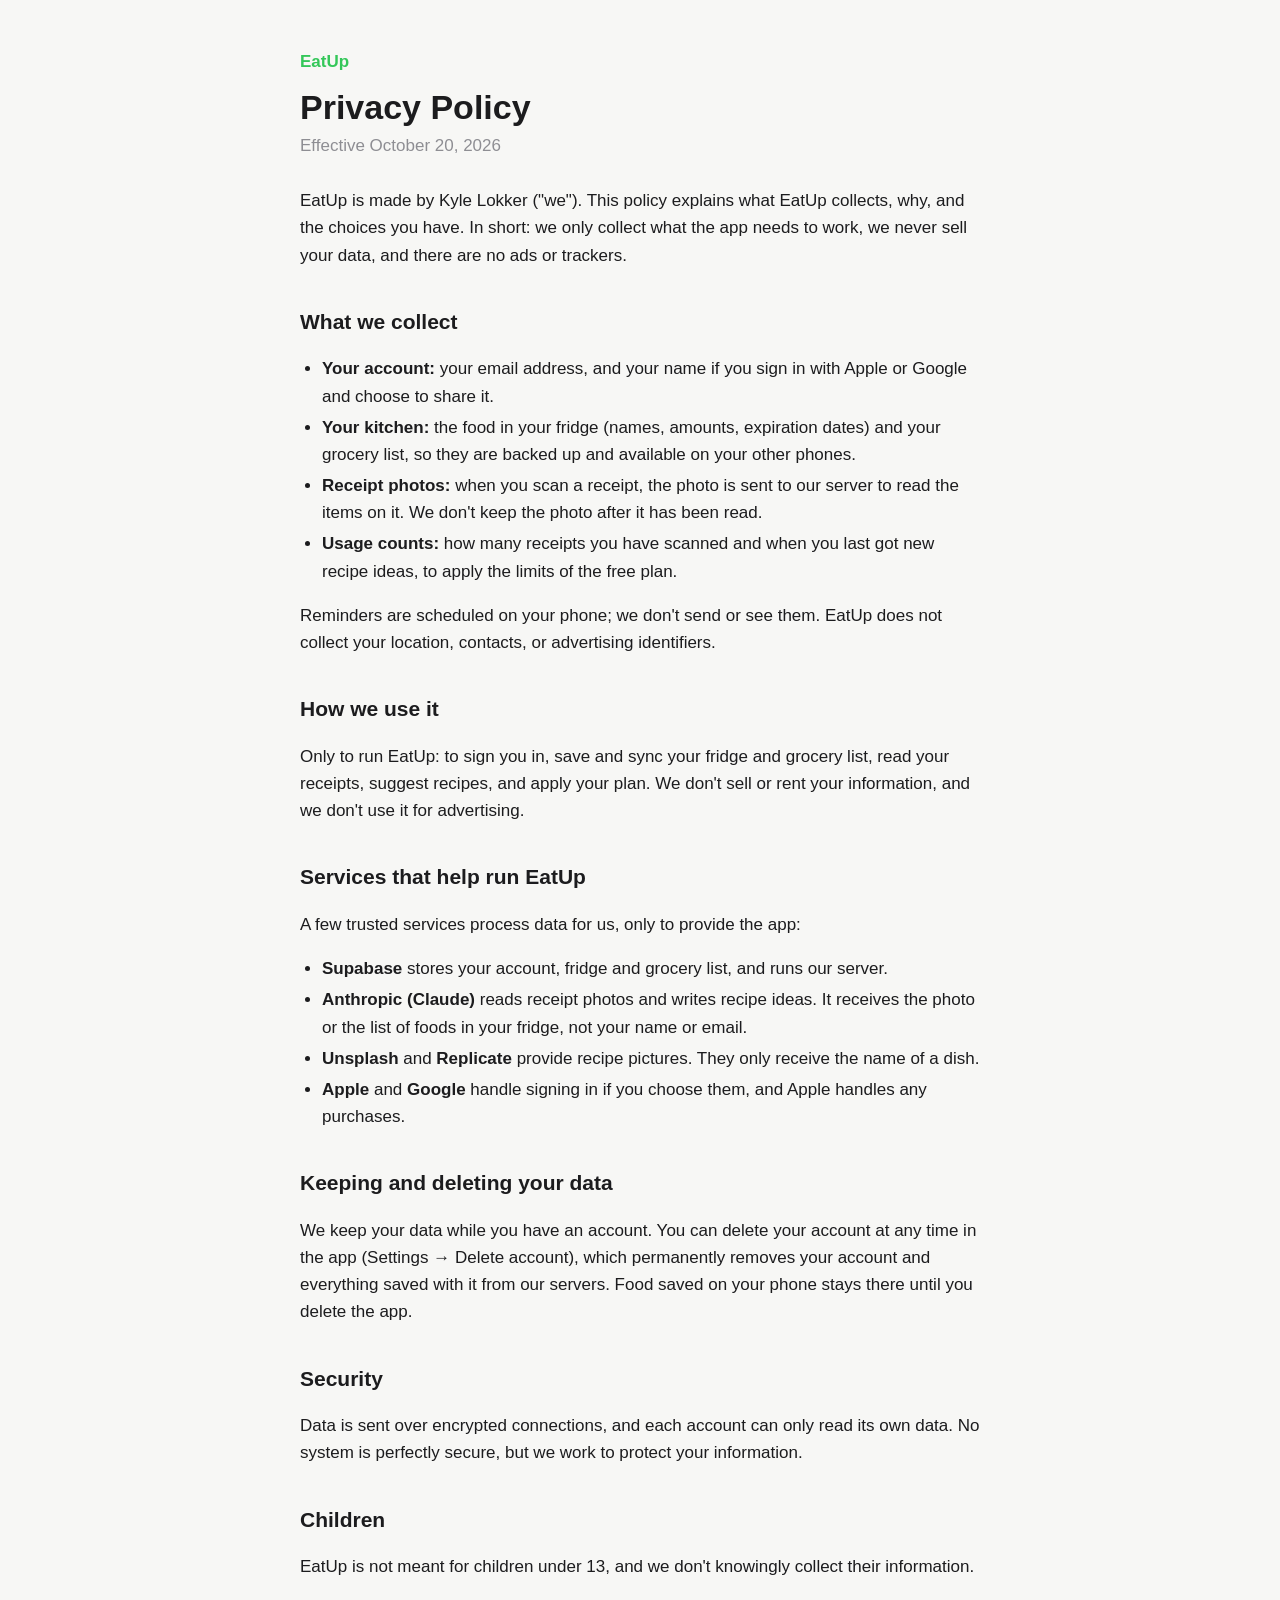
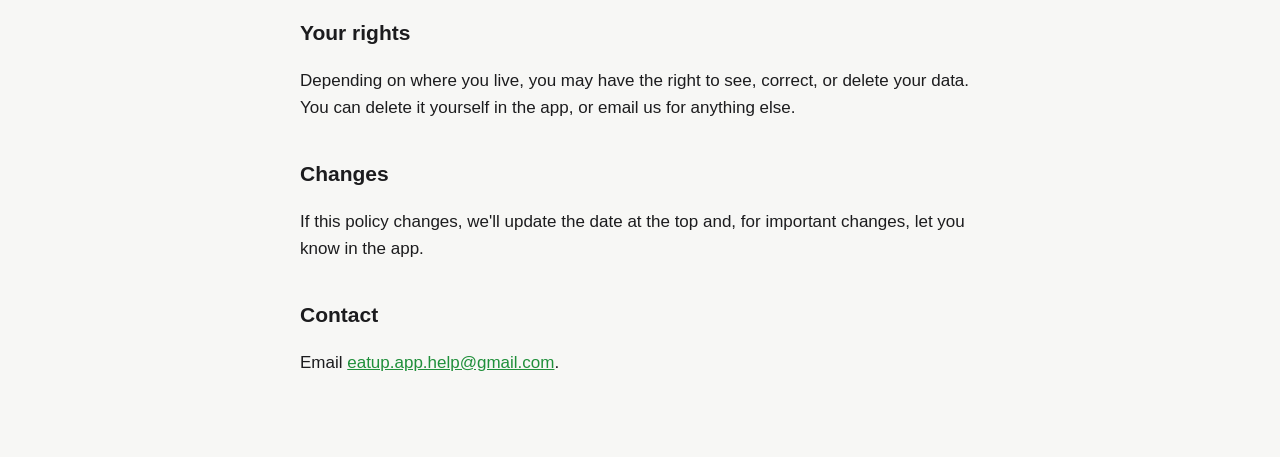
==== privacy.html @ d10220fc "Add EatUp home page, Privacy Policy and Terms of Use Co-Authored-By: Claude Opus 5.5 <noreply@anthro" ====
<!doctype html>
<html lang="en">
<head>
<meta charset="utf-8">
<meta name="viewport" content="width=device-width, initial-scale=1">
<title>Privacy Policy · EatUp</title>
<link rel="stylesheet" href="style.css">
</head>
<body>
<main>
  <a class="brand" href="./">EatUp</a>
  <h1>Privacy Policy</h1>
  <p class="date">Effective October 20, 2026</p>

  <p>EatUp is made by Kyle Lokker ("we"). This policy explains what EatUp collects, why, and the choices you have. In short: we only collect what the app needs to work, we never sell your data, and there are no ads or trackers.</p>

  <h2>What we collect</h2>
  <ul>
    <li><strong>Your account:</strong> your email address, and your name if you sign in with Apple or Google and choose to share it.</li>
    <li><strong>Your kitchen:</strong> the food in your fridge (names, amounts, expiration dates) and your grocery list, so they are backed up and available on your other phones.</li>
    <li><strong>Receipt photos:</strong> when you scan a receipt, the photo is sent to our server to read the items on it. We don't keep the photo after it has been read.</li>
    <li><strong>Usage counts:</strong> how many receipts you have scanned and when you last got new recipe ideas, to apply the limits of the free plan.</li>
  </ul>
  <p>Reminders are scheduled on your phone; we don't send or see them. EatUp does not collect your location, contacts, or advertising identifiers.</p>

  <h2>How we use it</h2>
  <p>Only to run EatUp: to sign you in, save and sync your fridge and grocery list, read your receipts, suggest recipes, and apply your plan. We don't sell or rent your information, and we don't use it for advertising.</p>

  <h2>Services that help run EatUp</h2>
  <p>A few trusted services process data for us, only to provide the app:</p>
  <ul>
    <li><strong>Supabase</strong> stores your account, fridge and grocery list, and runs our server.</li>
    <li><strong>Anthropic (Claude)</strong> reads receipt photos and writes recipe ideas. It receives the photo or the list of foods in your fridge, not your name or email.</li>
    <li><strong>Unsplash</strong> and <strong>Replicate</strong> provide recipe pictures. They only receive the name of a dish.</li>
    <li><strong>Apple</strong> and <strong>Google</strong> handle signing in if you choose them, and Apple handles any purchases.</li>
  </ul>

  <h2>Keeping and deleting your data</h2>
  <p>We keep your data while you have an account. You can delete your account at any time in the app (Settings → Delete account), which permanently removes your account and everything saved with it from our servers. Food saved on your phone stays there until you delete the app.</p>

  <h2>Security</h2>
  <p>Data is sent over encrypted connections, and each account can only read its own data. No system is perfectly secure, but we work to protect your information.</p>

  <h2>Children</h2>
  <p>EatUp is not meant for children under 13, and we don't knowingly collect their information.</p>

  <h2>Your rights</h2>
  <p>Depending on where you live, you may have the right to see, correct, or delete your data. You can delete it yourself in the app, or email us for anything else.</p>

  <h2>Changes</h2>
  <p>If this policy changes, we'll update the date at the top and, for important changes, let you know in the app.</p>

  <h2>Contact</h2>
  <p>Email <a href="mailto:eatup.app.help@gmail.com">eatup.app.help@gmail.com</a>.</p>
</main>
</body>
</html>
---- style.css ----
:root { color-scheme: light; }
body {
  margin: 0;
  background: #F7F7F5;
  color: #1C1C1E;
  font: 17px/1.6 -apple-system, BlinkMacSystemFont, "Inter", "Segoe UI", sans-serif;
}
main { max-width: 680px; margin: 0 auto; padding: 48px 16px 64px; }
.brand { color: #34C759; font-weight: 700; text-decoration: none; }
h1 { font-size: 34px; line-height: 1.2; margin: 12px 0 4px; }
h2 { font-size: 21px; margin: 36px 0 8px; }
.date { color: #8E8E93; margin: 0 0 28px; }
a { color: #1f8f3a; }
ul { padding-left: 22px; }
li { margin: 4px 0; }
footer { margin-top: 48px; color: #8E8E93; font-size: 15px; }
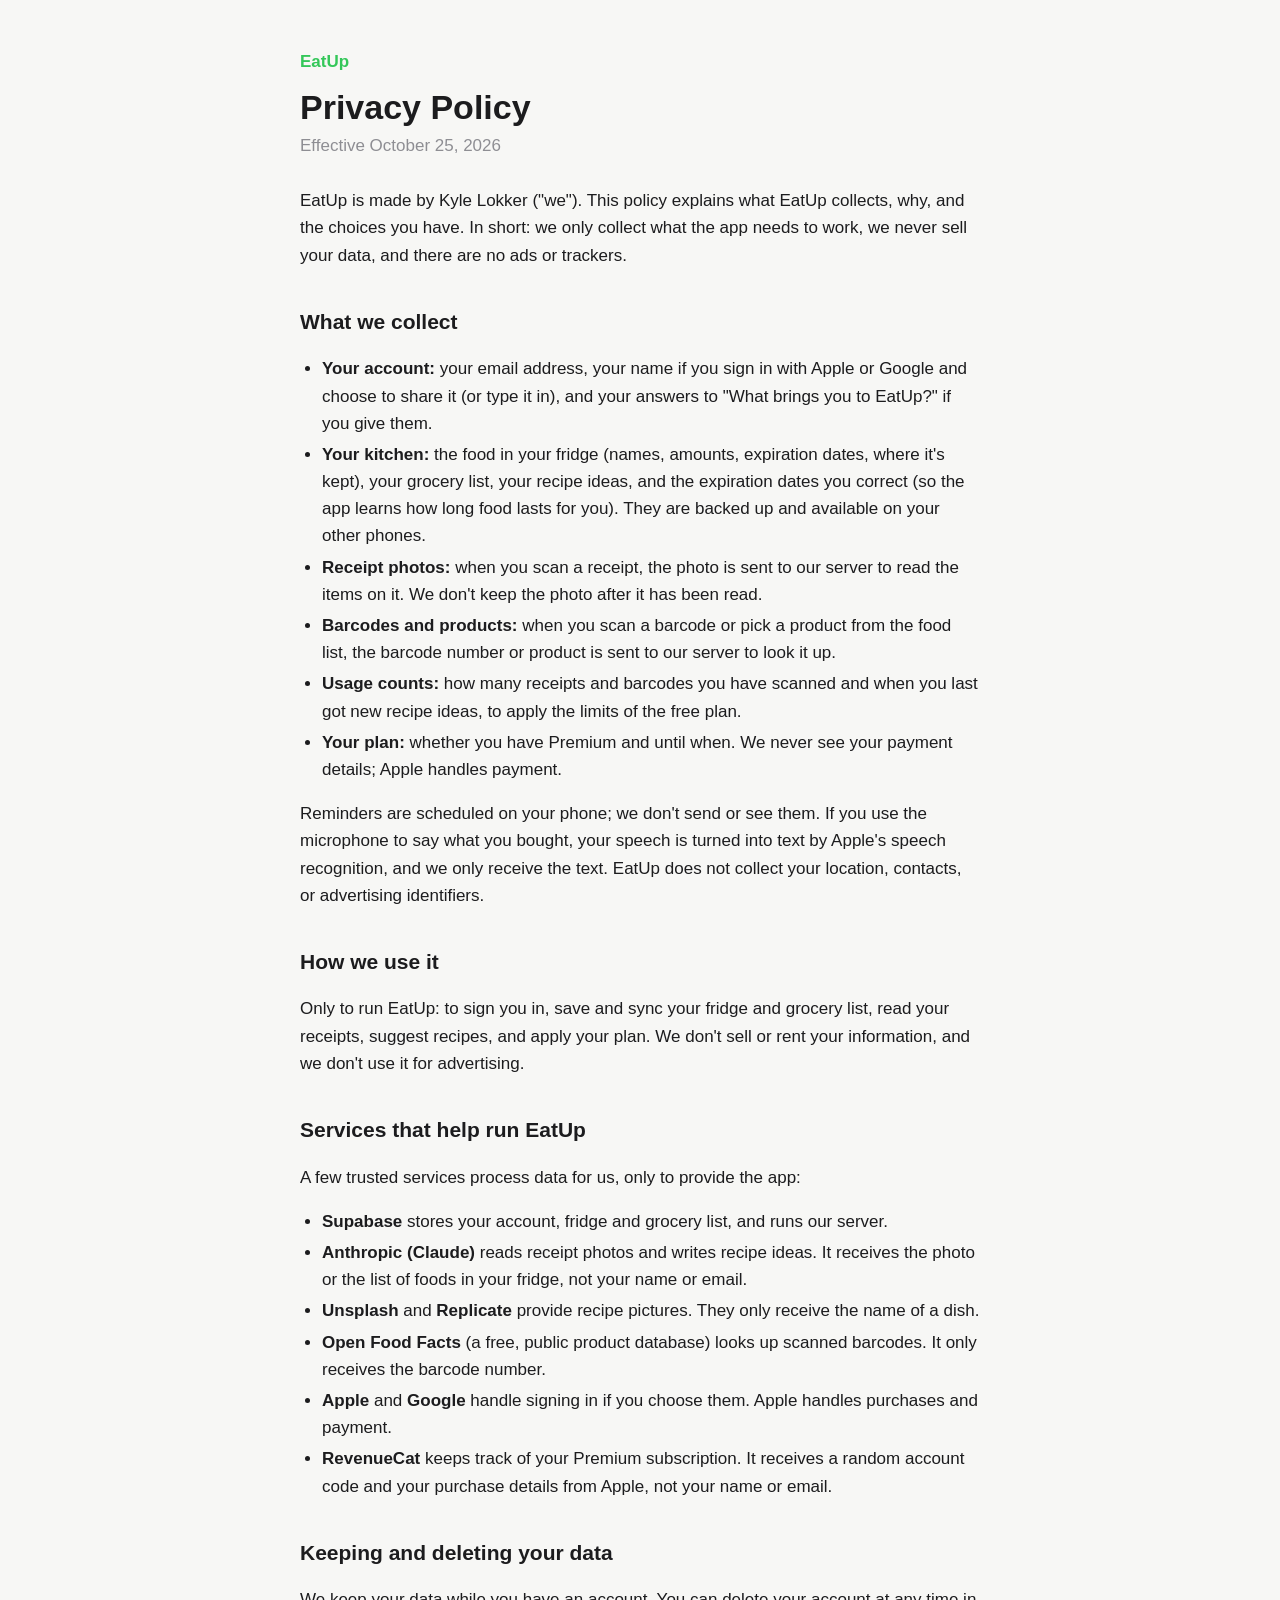
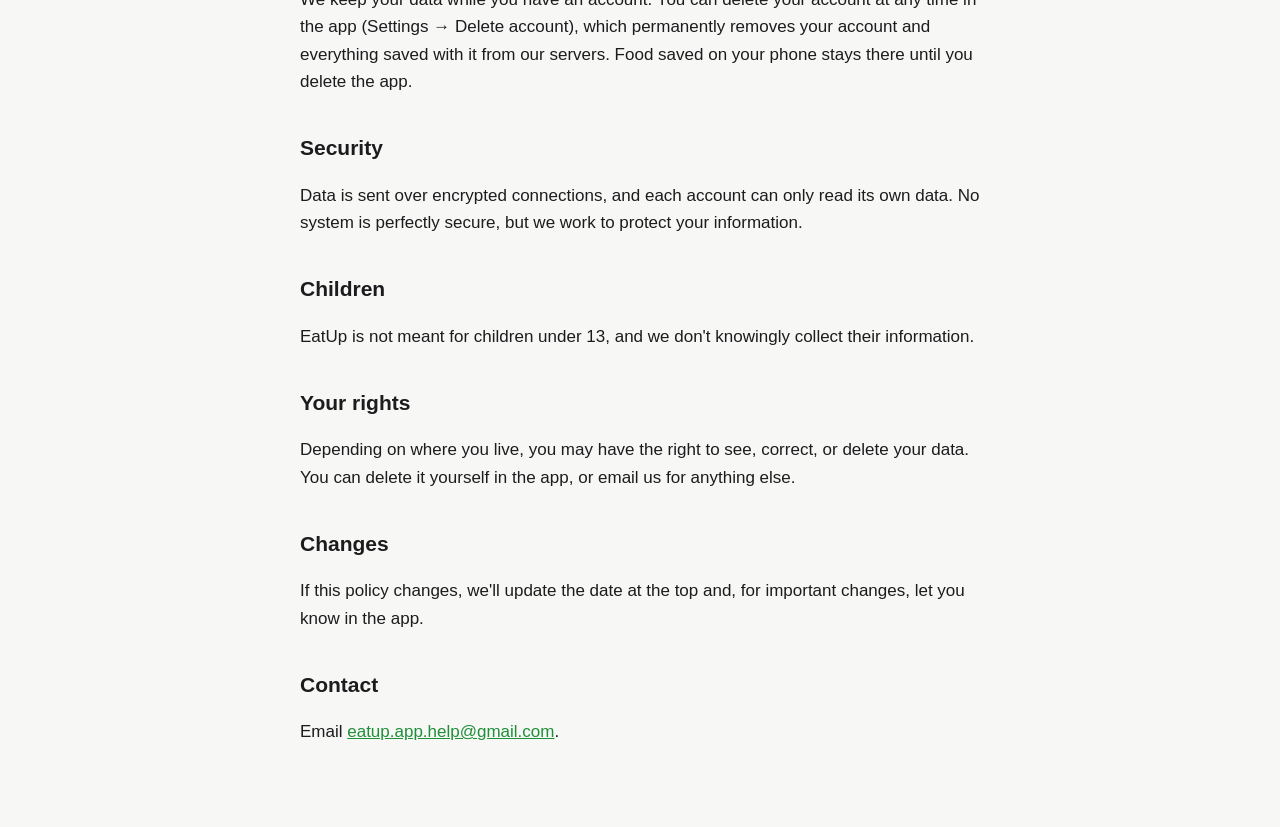
==== commit 0482a4c3: "Privacy Policy: barcodes, product list, RevenueCat, Open Food Facts, speech Co-Authored-By: Claude O" ====
--- a/privacy.html
+++ b/privacy.html
@@ -10,18 +10,20 @@
 <main>
   <a class="brand" href="./">EatUp</a>
   <h1>Privacy Policy</h1>
-  <p class="date">Effective October 20, 2026</p>
+  <p class="date">Effective October 25, 2026</p>
 
   <p>EatUp is made by Kyle Lokker ("we"). This policy explains what EatUp collects, why, and the choices you have. In short: we only collect what the app needs to work, we never sell your data, and there are no ads or trackers.</p>
 
   <h2>What we collect</h2>
   <ul>
-    <li><strong>Your account:</strong> your email address, and your name if you sign in with Apple or Google and choose to share it.</li>
-    <li><strong>Your kitchen:</strong> the food in your fridge (names, amounts, expiration dates) and your grocery list, so they are backed up and available on your other phones.</li>
+    <li><strong>Your account:</strong> your email address, your name if you sign in with Apple or Google and choose to share it (or type it in), and your answers to "What brings you to EatUp?" if you give them.</li>
+    <li><strong>Your kitchen:</strong> the food in your fridge (names, amounts, expiration dates, where it's kept), your grocery list, your recipe ideas, and the expiration dates you correct (so the app learns how long food lasts for you). They are backed up and available on your other phones.</li>
     <li><strong>Receipt photos:</strong> when you scan a receipt, the photo is sent to our server to read the items on it. We don't keep the photo after it has been read.</li>
-    <li><strong>Usage counts:</strong> how many receipts you have scanned and when you last got new recipe ideas, to apply the limits of the free plan.</li>
+    <li><strong>Barcodes and products:</strong> when you scan a barcode or pick a product from the food list, the barcode number or product is sent to our server to look it up.</li>
+    <li><strong>Usage counts:</strong> how many receipts and barcodes you have scanned and when you last got new recipe ideas, to apply the limits of the free plan.</li>
+    <li><strong>Your plan:</strong> whether you have Premium and until when. We never see your payment details; Apple handles payment.</li>
   </ul>
-  <p>Reminders are scheduled on your phone; we don't send or see them. EatUp does not collect your location, contacts, or advertising identifiers.</p>
+  <p>Reminders are scheduled on your phone; we don't send or see them. If you use the microphone to say what you bought, your speech is turned into text by Apple's speech recognition, and we only receive the text. EatUp does not collect your location, contacts, or advertising identifiers.</p>
 
   <h2>How we use it</h2>
   <p>Only to run EatUp: to sign you in, save and sync your fridge and grocery list, read your receipts, suggest recipes, and apply your plan. We don't sell or rent your information, and we don't use it for advertising.</p>
@@ -32,7 +34,9 @@
     <li><strong>Supabase</strong> stores your account, fridge and grocery list, and runs our server.</li>
     <li><strong>Anthropic (Claude)</strong> reads receipt photos and writes recipe ideas. It receives the photo or the list of foods in your fridge, not your name or email.</li>
     <li><strong>Unsplash</strong> and <strong>Replicate</strong> provide recipe pictures. They only receive the name of a dish.</li>
-    <li><strong>Apple</strong> and <strong>Google</strong> handle signing in if you choose them, and Apple handles any purchases.</li>
+    <li><strong>Open Food Facts</strong> (a free, public product database) looks up scanned barcodes. It only receives the barcode number.</li>
+    <li><strong>Apple</strong> and <strong>Google</strong> handle signing in if you choose them. Apple handles purchases and payment.</li>
+    <li><strong>RevenueCat</strong> keeps track of your Premium subscription. It receives a random account code and your purchase details from Apple, not your name or email.</li>
   </ul>
 
   <h2>Keeping and deleting your data</h2>
